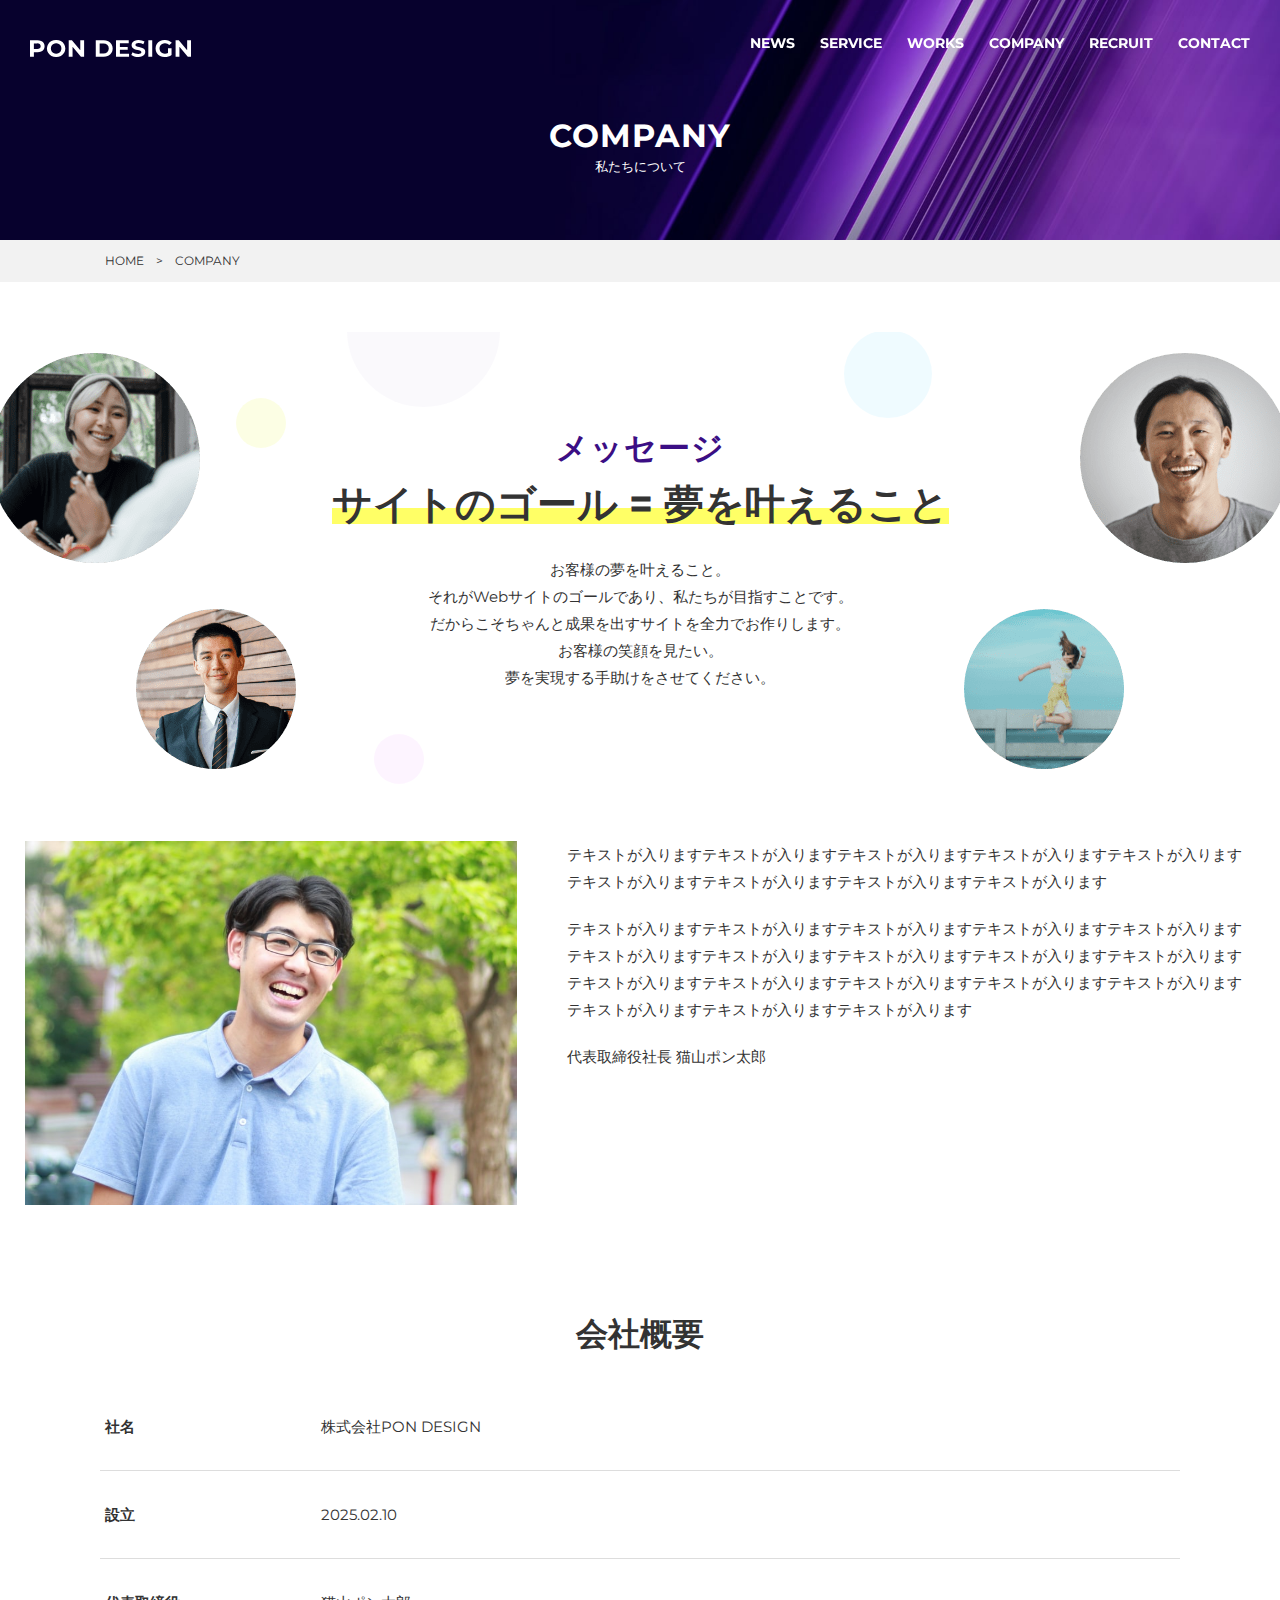
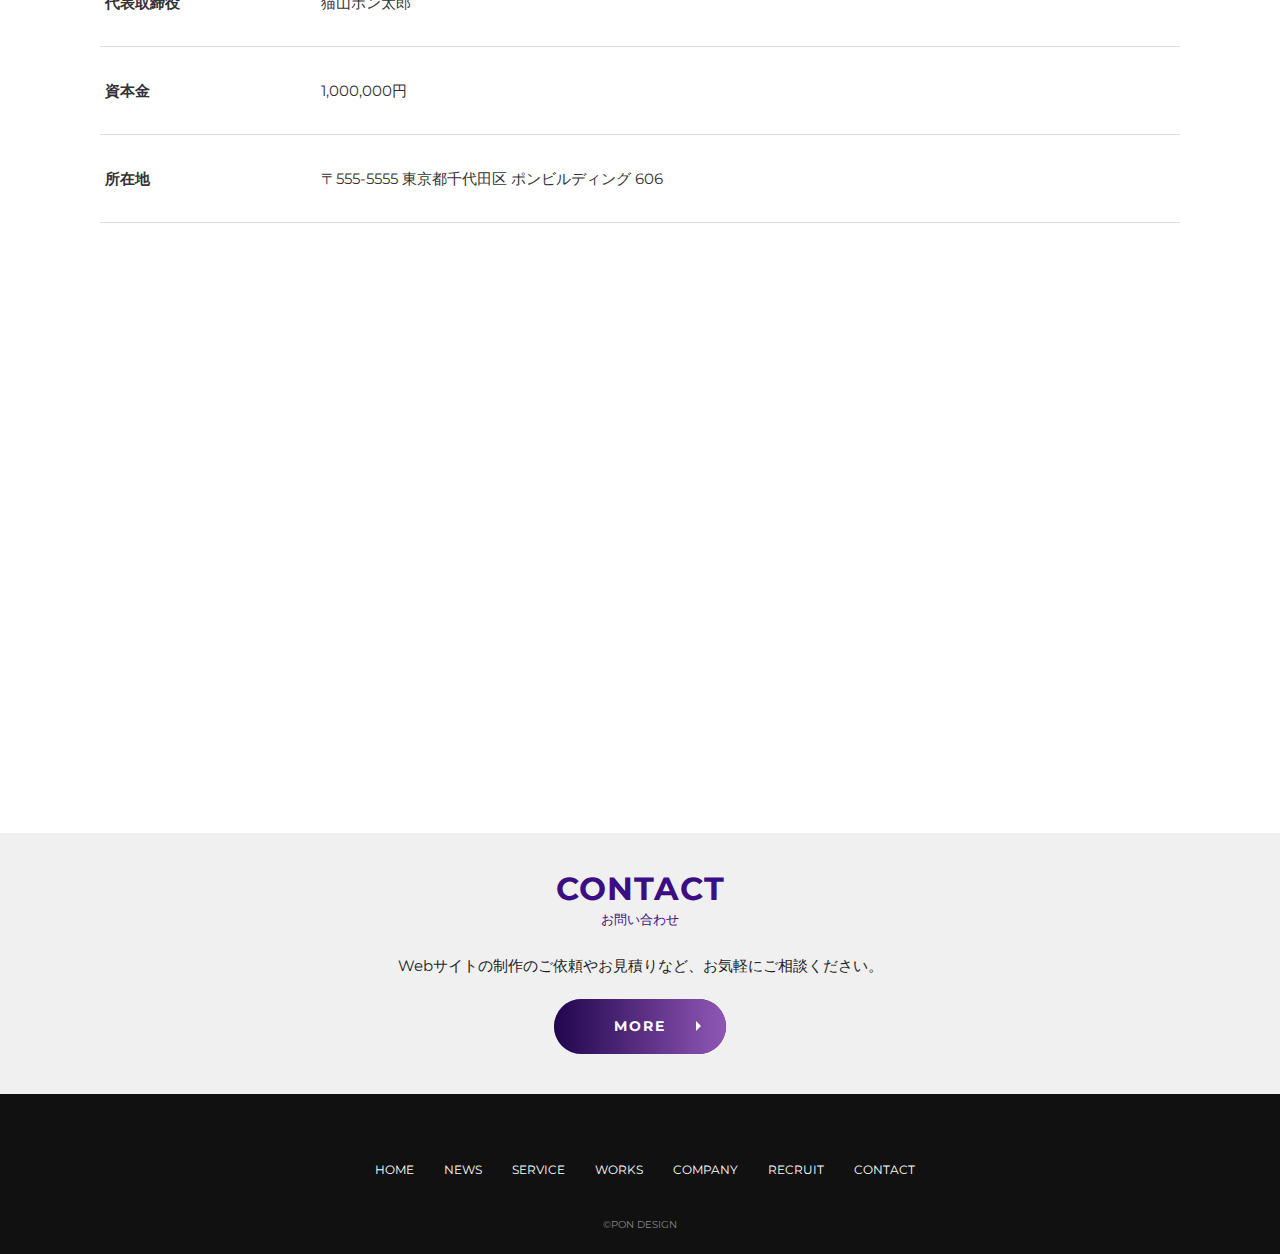
==== company.html @ c305c967 "create company page" ====
<!DOCTYPE html>
<html lang="ja">

<head>
  <meta charset="UTF-8">
  <meta http-equiv="X-UA-Compatible" content="IE=edge">
  <meta name="viewport" content="width=device-width, initial-scale=1.0">
  <title>Document</title>
  <link rel="preconnect" href="https://fonts.googleapis.com">
  <link rel="preconnect" href="https://fonts.gstatic.com" crossorigin>
  <link href="https://fonts.googleapis.com/css2?family=Montserrat:wght@400;700&display=swap" rel="stylesheet">
  <link rel="icon" type="image/x-icon" href="./img/favicon.ico">
  <link rel="stylesheet" href="scss/style.css">
  <link rel="stylesheet" href="https://use.fontawesome.com/releases/v5.15.4/css/all.css"
    integrity="sha384-DyZ88mC6Up2uqS4h/KRgHuoeGwBcD4Ng9SiP4dIRy0EXTlnuz47vAwmeGwVChigm" crossorigin="anonymous">
</head>

<body>

  <header class="flex">
    <h1><a href="./index.html"><img src="./img/logo.svg" alt="logo"></a></h1>

    <nav class="gnav show">
      <ul class="gnav_list flex">
        <li><a href="./news.html">NEWS</a></li>
        <li><a href="./service.html">SERVICE</a></li>
        <li><a href="./works.html">WORKS</a></li>
        <li><a href="./company.html">COMPANY</a></li>
        <li><a href="./recruit.html">RECRUIT</a></li>
        <li><a href="./contact.html">CONTACT</a></li>
      </ul>
    </nav>


    <nav class="gnavSP">
      <ul>
        <li><a href="./news.html">NEWS</a></li>
        <li><a href="./service.html">SERVICE</a></li>
        <li><a href="./works.html">WORKS</a></li>
        <li><a href="./company.html">COMPANY</a></li>
        <li><a href="./recruit.html">RECRUIT</a></li>
        <li><a href="./contact.html">CONTACT</a></li>
      </ul>
    </nav>

    <button type="button" id="js-btnMenu" class="btnMenu">
      <span class="btnMenu-line"></span>
    </button>

    <button id="scroll_top_btn"><i class="fas fa-arrow-up"></i></button>
  </header>

  <div class="sub_visual">
    <div class="category">
      <h3>COMPANY</h3>
      <span>私たちについて</span>
    </div>
  </div>

  <div class="topic_path">
    <p><a href="./index.html">HOME</a>&emsp;>&emsp;<a href="#">COMPANY</a>&emsp;</p>
  </div>

  <main id="company_page">
    <div id="company_message">
      <div id="company">
        <div class="wrapper_1110">
          <div class="category">
            <h3>メッセージ</h3>
          </div>
          <span class="company_theme">サイトのゴール = <br>夢を叶えること</span>
          <p>お客様の夢を叶えること。<br>
            それがWebサイトのゴールであり、私たちが目指すことです。<br>
            だからこそちゃんと成果を出すサイトを全力でお作りします。<br>
            お客様の笑顔を見たい。<br>
            夢を実現する手助けをさせてください。<br>
          </p>
        </div>
      </div>
    </div>
    <div id="ceo" class="flex wrapper_1260">
      <img src="./img/ceo.jpg" alt="">
      <div id="ceo_message">
        <p>
          テキストが入りますテキストが入りますテキストが入りますテキストが入りますテキストが入りますテキストが入りますテキストが入りますテキストが入りますテキストが入ります</p>
        <p>
          テキストが入りますテキストが入りますテキストが入りますテキストが入りますテキストが入りますテキストが入りますテキストが入りますテキストが入りますテキストが入りますテキストが入りますテキストが入りますテキストが入りますテキストが入りますテキストが入りますテキストが入りますテキストが入りますテキストが入りますテキストが入ります
        </p>
        <p>代表取締役社長 猫山ポン太郎</p>
      </div>
    </div>
    <div id="about_company" class="wrapper_1110">
      <h3>会社概要</h3>
      <dl class="flex">
        <dt>社名</dt>
        <dd>株式会社PON DESIGN</dd>
        <dt>設立</dt>
        <dd>2025.02.10</dd>
        <dt>代表取締役</dt>
        <dd>猫山ポン太郎</dd>
        <dt>資本金</dt>
        <dd>1,000,000円</dd>
        <dt>所在地</dt>
        <dd>〒555-5555 東京都千代田区 ポンビルディング 606</dd>
      </dl>
      <iframe src="https://www.google.com/maps/embed?pb=!1m18!1m12!1m3!1d6606.400451771556!2d139.76550877356968!3d35.681126659231325!2m3!1f0!2f0!3f0!3m2!1i1024!2i768!4f13.1!3m3!1m2!1s0x60188bfbd89f700b%3A0x277c49ba34ed38!2z5p2x5Lqs6aeF!5e0!3m2!1sja!2sjp!4v1632462094837!5m2!1sja!2sjp" width="600" height="450" style="border:0;" allowfullscreen="" loading="lazy"></iframe>
    </div>
  </main>


  <section id="contact">
    <div class="category">
      <h3>CONTACT</h3>
      <span>お問い合わせ</span>
      <p>Webサイトの制作のご依頼やお見積りなど、お気軽にご相談ください。</p>
      <button type="button" class="btn_primary"><a href="./contact.html">MORE</a></button>
    </div>
  </section>

  <footer>

    <ul class="footer_nav flex ">
      <li><a href="./index.html">HOME</a></li>
      <li><a href="./news.html">NEWS</a></li>
      <li><a href="./service.html">SERVICE</a></li>
      <li><a href="./works.html">WORKS</a></li>
      <li><a href="./company.html">COMPANY</a></li>
      <li><a href="./recruit.html">RECRUIT</a></li>
      <li><a href="./contact.html">CONTACT</a></li>
    </ul>
    <p>&copy;PON DESIGN</p>
  </footer>

  <script src="./js/main.js"></script>
</body>

</html>
---- scss/style.css ----
/*! destyle.css v2.0.2 | MIT License | https://github.com/nicolas-cusan/destyle.css */
/* Reset box-model and set borders */
/* ============================================ */
*,
::before,
::after {
  -webkit-box-sizing: border-box;
          box-sizing: border-box;
  border-style: solid;
  border-width: 0;
}

/* Document */
/* ============================================ */
/**
 * 1. Correct the line height in all browsers.
 * 2. Prevent adjustments of font size after orientation changes in iOS.
 * 3. Remove gray overlay on links for iOS.
 */
html {
  line-height: 1.15;
  /* 1 */
  -webkit-text-size-adjust: 100%;
  /* 2 */
  -webkit-tap-highlight-color: transparent;
  /* 3*/
}

/* Sections */
/* ============================================ */
/**
 * Remove the margin in all browsers.
 */
body {
  margin: 0;
}

/**
 * Render the `main` element consistently in IE.
 */
main {
  display: block;
}

/* Vertical rhythm */
/* ============================================ */
p,
table,
blockquote,
address,
pre,
iframe,
form,
figure,
dl {
  margin: 0;
}

/* Headings */
/* ============================================ */
h1,
h2,
h3,
h4,
h5,
h6 {
  font-size: inherit;
  line-height: inherit;
  font-weight: inherit;
  margin: 0;
}

/* Lists (enumeration) */
/* ============================================ */
ul,
ol {
  margin: 0;
  padding: 0;
  list-style: none;
}

/* Lists (definition) */
/* ============================================ */
dt {
  font-weight: bold;
}

dd {
  margin-left: 0;
}

/* Grouping content */
/* ============================================ */
/**
 * 1. Add the correct box sizing in Firefox.
 * 2. Show the overflow in Edge and IE.
 */
hr {
  -webkit-box-sizing: content-box;
          box-sizing: content-box;
  /* 1 */
  height: 0;
  /* 1 */
  overflow: visible;
  /* 2 */
  border-top-width: 1px;
  margin: 0;
  clear: both;
  color: inherit;
}

/**
 * 1. Correct the inheritance and scaling of font size in all browsers.
 * 2. Correct the odd `em` font sizing in all browsers.
 */
pre {
  font-family: monospace, monospace;
  /* 1 */
  font-size: inherit;
  /* 2 */
}

address {
  font-style: inherit;
}

/* Text-level semantics */
/* ============================================ */
/**
 * Remove the gray background on active links in IE 10.
 */
a {
  background-color: transparent;
  text-decoration: none;
  color: inherit;
}

/**
 * 1. Remove the bottom border in Chrome 57-
 * 2. Add the correct text decoration in Chrome, Edge, IE, Opera, and Safari.
 */
abbr[title] {
  text-decoration: underline;
  /* 2 */
  -webkit-text-decoration: underline dotted;
          text-decoration: underline dotted;
  /* 2 */
}

/**
 * Add the correct font weight in Chrome, Edge, and Safari.
 */
b,
strong {
  font-weight: bolder;
}

/**
 * 1. Correct the inheritance and scaling of font size in all browsers.
 * 2. Correct the odd `em` font sizing in all browsers.
 */
code,
kbd,
samp {
  font-family: monospace, monospace;
  /* 1 */
  font-size: inherit;
  /* 2 */
}

/**
 * Add the correct font size in all browsers.
 */
small {
  font-size: 80%;
}

/**
 * Prevent `sub` and `sup` elements from affecting the line height in
 * all browsers.
 */
sub,
sup {
  font-size: 75%;
  line-height: 0;
  position: relative;
  vertical-align: baseline;
}

sub {
  bottom: -0.25em;
}

sup {
  top: -0.5em;
}

/* Embedded content */
/* ============================================ */
/**
 * Prevent vertical alignment issues.
 */
img,
embed,
object,
iframe {
  vertical-align: bottom;
}

/* Forms */
/* ============================================ */
/**
 * Reset form fields to make them styleable
 */
button,
input,
optgroup,
select,
textarea {
  -webkit-appearance: none;
  -moz-appearance: none;
       appearance: none;
  vertical-align: middle;
  color: inherit;
  font: inherit;
  background: transparent;
  padding: 0;
  margin: 0;
  outline: 0;
  border-radius: 0;
  text-align: inherit;
}

/**
 * Reset radio and checkbox appearance to preserve their look in iOS.
 */
[type="checkbox"] {
  -webkit-appearance: checkbox;
  -moz-appearance: checkbox;
       appearance: checkbox;
}

[type="radio"] {
  -webkit-appearance: radio;
  -moz-appearance: radio;
       appearance: radio;
}

/**
 * Show the overflow in IE.
 * 1. Show the overflow in Edge.
 */
button,
input {
  /* 1 */
  overflow: visible;
}

/**
 * Remove the inheritance of text transform in Edge, Firefox, and IE.
 * 1. Remove the inheritance of text transform in Firefox.
 */
button,
select {
  /* 1 */
  text-transform: none;
}

/**
 * Correct the inability to style clickable types in iOS and Safari.
 */
button,
[type="button"],
[type="reset"],
[type="submit"] {
  cursor: pointer;
  -webkit-appearance: none;
  -moz-appearance: none;
       appearance: none;
}

button[disabled],
[type="button"][disabled],
[type="reset"][disabled],
[type="submit"][disabled] {
  cursor: default;
}

/**
 * Remove the inner border and padding in Firefox.
 */
button::-moz-focus-inner,
[type="button"]::-moz-focus-inner,
[type="reset"]::-moz-focus-inner,
[type="submit"]::-moz-focus-inner {
  border-style: none;
  padding: 0;
}

/**
 * Restore the focus styles unset by the previous rule.
 */
button:-moz-focusring,
[type="button"]:-moz-focusring,
[type="reset"]:-moz-focusring,
[type="submit"]:-moz-focusring {
  outline: 1px dotted ButtonText;
}

/**
 * Remove arrow in IE10 & IE11
 */
select::-ms-expand {
  display: none;
}

/**
 * Remove padding
 */
option {
  padding: 0;
}

/**
 * Reset to invisible
 */
fieldset {
  margin: 0;
  padding: 0;
  min-width: 0;
}

/**
 * 1. Correct the text wrapping in Edge and IE.
 * 2. Correct the color inheritance from `fieldset` elements in IE.
 * 3. Remove the padding so developers are not caught out when they zero out
 *    `fieldset` elements in all browsers.
 */
legend {
  color: inherit;
  /* 2 */
  display: table;
  /* 1 */
  max-width: 100%;
  /* 1 */
  padding: 0;
  /* 3 */
  white-space: normal;
  /* 1 */
}

/**
 * Add the correct vertical alignment in Chrome, Firefox, and Opera.
 */
progress {
  vertical-align: baseline;
}

/**
 * Remove the default vertical scrollbar in IE 10+.
 */
textarea {
  overflow: auto;
}

/**
 * Correct the cursor style of increment and decrement buttons in Chrome.
 */
[type="number"]::-webkit-inner-spin-button,
[type="number"]::-webkit-outer-spin-button {
  height: auto;
}

/**
 * 1. Correct the outline style in Safari.
 */
[type="search"] {
  outline-offset: -2px;
  /* 1 */
}

/**
 * Remove the inner padding in Chrome and Safari on macOS.
 */
[type="search"]::-webkit-search-decoration {
  -webkit-appearance: none;
}

/**
 * 1. Correct the inability to style clickable types in iOS and Safari.
 * 2. Change font properties to `inherit` in Safari.
 */
::-webkit-file-upload-button {
  -webkit-appearance: button;
  /* 1 */
  font: inherit;
  /* 2 */
}

/**
 * Clickable labels
 */
label[for] {
  cursor: pointer;
}

/* Interactive */
/* ============================================ */
/*
 * Add the correct display in Edge, IE 10+, and Firefox.
 */
details {
  display: block;
}

/*
 * Add the correct display in all browsers.
 */
summary {
  display: list-item;
}

/*
 * Remove outline for editable content.
 */
[contenteditable] {
  outline: none;
}

/* Table */
/* ============================================ */
table {
  border-collapse: collapse;
  border-spacing: 0;
}

caption {
  text-align: left;
}

td,
th {
  vertical-align: top;
  padding: 0;
}

th {
  text-align: left;
  font-weight: bold;
}

/* Misc */
/* ============================================ */
/**
 * Add the correct display in IE 10+.
 */
template {
  display: none;
}

/**
 * Add the correct display in IE 10.
 */
[hidden] {
  display: none;
}

html {
  font-size: 62.5%;
}

body {
  font-size: 1.5rem;
  line-height: 1.8;
  font-family: "Montserrat", Arial, "Hiragino Kaku Gothic ProN", "Hiragino Sans", Meiryo, sans-serif;
  color: #333;
}

h1,
h2,
h3,
h4,
h5,
h6 {
  font-weight: bold;
}

a {
  display: inline-block;
}

img {
  max-width: 100%;
}

.wrapper_1260 {
  padding: 0 15px;
  max-width: 1260px;
  margin: 50px auto;
  text-align: center;
}

.wrapper_1110 {
  padding: 0 15px;
  max-width: 1110px;
  margin: 50px auto;
  text-align: center;
}

.wrapper_920 {
  padding: 0 15px;
  max-width: 920px;
  margin: 50px auto;
  text-align: center;
}

.flex {
  display: -webkit-box;
  display: -ms-flexbox;
  display: flex;
  -webkit-box-pack: justify;
      -ms-flex-pack: justify;
          justify-content: space-between;
  -webkit-box-align: center;
      -ms-flex-align: center;
          align-items: center;
}

.centering_flex {
  display: -webkit-box;
  display: -ms-flexbox;
  display: flex;
  -webkit-box-pack: center;
      -ms-flex-pack: center;
          justify-content: center;
  -webkit-box-align: center;
      -ms-flex-align: center;
          align-items: center;
}

header {
  color: white;
  width: 100%;
  font-weight: bold;
  padding: 30px 30px;
  position: fixed;
  top: 0px;
  z-index: 2;
  -webkit-transition: all 0.3s ease;
  transition: all 0.3s ease;
}

header.is_fixed {
  position: fixed;
  top: 0;
  left: 0;
  padding: 20px 30px;
  background-color: #21054d;
}

header .gnav_list li {
  font-size: 1.2rem;
  display: inline-block;
  padding-left: 25px;
}

header .gnav_list li a {
  position: relative;
  font-size: 1.4rem;
}

header .gnav_list li a::after {
  content: "";
  height: 1px;
  width: 0;
  position: absolute;
  left: 0;
  bottom: -5px;
  background-color: white;
  -webkit-transition: all 0.3s ease;
  transition: all 0.3s ease;
}

header .gnav_list li a:hover::after {
  width: 100%;
}

header .gnavSP {
  display: none;
}

header .btnMenu {
  display: none;
}

header #scroll_top_btn {
  position: fixed;
  right: 50px;
  bottom: 50px;
  z-index: 1;
  width: 50px;
  height: 50px;
  text-align: center;
  border-radius: 50px;
  background-color: #3b0e84;
  -webkit-transition: all 0.4s ease;
  transition: all 0.4s ease;
  opacity: 0;
}

@media screen and (max-width: 768px) {
  header {
    position: fixed;
    padding: 15px 20px;
  }
  header.is_fixed {
    background-color: #21054d;
    padding: 15px 20px;
  }
  header img {
    width: 120px;
    display: -webkit-box;
    display: -ms-flexbox;
    display: flex;
    -webkit-box-align: center;
        -ms-flex-align: center;
            align-items: center;
  }
  header .gnav {
    display: none;
  }
  header .gnavSP {
    position: fixed;
    top: 0;
    left: 0;
    display: -webkit-box;
    display: -ms-flexbox;
    display: flex;
    -webkit-box-orient: vertical;
    -webkit-box-direction: normal;
        -ms-flex-direction: column;
            flex-direction: column;
    visibility: hidden;
    -webkit-box-align: center;
        -ms-flex-align: center;
            align-items: center;
    -webkit-box-pack: center;
        -ms-flex-pack: center;
            justify-content: center;
    width: 100%;
    height: 100%;
    -webkit-transition: all 0.3s ease;
    transition: all 0.3s ease;
    opacity: 0;
    background: linear-gradient(135deg, #9057b6, #21054d);
    text-align: center;
    z-index: 2;
  }
  header .gnavSP li:not(:last-child) {
    margin-bottom: 25px;
  }
  header .show {
    visibility: visible;
    opacity: 1;
  }
  header .btnMenu {
    position: relative;
    display: inline-block;
    width: 30px;
    height: 30px;
    text-align: center;
    z-index: 3;
  }
  header .btnMenu-line {
    position: relative;
    display: block;
    width: 30px;
    height: 2px;
    -webkit-transition: all .3s;
    transition: all .3s;
    border-radius: 4px;
    background-color: #fff;
  }
  header .btnMenu-line::before,
  header .btnMenu-line::after {
    position: absolute;
    display: block;
    width: 100%;
    height: 100%;
    content: "";
    -webkit-transition: inherit;
    transition: inherit;
    border-radius: 4px;
    background-color: inherit;
  }
  header .btnMenu-line::before {
    top: -8px;
  }
  header .btnMenu-line::after {
    top: 8px;
  }
  header .btnMenu.active .btnMenu-line {
    background-color: transparent;
  }
  header .btnMenu.active .btnMenu-line::before,
  header .btnMenu.active .btnMenu-line::after {
    top: 0;
    background-color: #fff;
  }
  header .btnMenu.active .btnMenu-line::before {
    -webkit-transform: rotate(45deg);
            transform: rotate(45deg);
  }
  header .btnMenu.active .btnMenu-line::after {
    -webkit-transform: rotate(-45deg);
            transform: rotate(-45deg);
  }
  header #scroll_top_btn {
    right: 20px;
    bottom: 20px;
  }
}

footer {
  background: #111;
  color: #fff;
  text-align: center;
}

footer .footer_nav {
  margin: 0 auto;
  padding: 60px 20px 30px;
  max-width: 600px;
}

footer .footer_nav li {
  margin: 0 10px;
  padding: 5px;
  font-size: 1.2rem;
}

footer p {
  font-size: 1rem;
  color: #888;
  padding-bottom: 20px;
}

@media screen and (max-width: 768px) {
  footer .flex {
    -ms-flex-wrap: wrap;
        flex-wrap: wrap;
    margin: 0;
    width: 100%;
    -webkit-box-pack: start;
        -ms-flex-pack: start;
            justify-content: flex-start;
  }
}

.btn_transparent {
  color: white;
  font-size: 1.4rem;
  font-weight: bold;
  border-radius: 30px;
  border: 1px solid white;
  position: relative;
  letter-spacing: 0.2rem;
  -webkit-transition: all 0.3s ease;
  transition: all 0.3s ease;
}

.btn_transparent:hover {
  opacity: 0.8;
}

.btn_transparent a {
  padding: 15px 60px;
  display: block;
}

.btn_transparent::after {
  content: "";
  height: 10px;
  width: 10px;
  position: absolute;
  right: 20px;
  top: 22px;
  border: 5px solid transparent;
  border-left: 5px solid white;
  -webkit-transition: all 0.3s ease;
  transition: all 0.3s ease;
}

.btn_transparent:hover::after {
  -webkit-transform: translateX(5px);
          transform: translateX(5px);
}

.btn_primary {
  color: white;
  font-size: 1.4rem;
  font-weight: bold;
  border-radius: 30px;
  position: relative;
  letter-spacing: 0.2rem;
  -webkit-transition: all 0.3s ease;
  transition: all 0.3s ease;
  background: -webkit-gradient(linear, left top, right top, from(#9057b6), to(#21054d));
  background: linear-gradient(90deg, #9057b6, #21054d);
}

.btn_primary::before {
  content: "";
  position: absolute;
  top: 0;
  left: 0;
  border-radius: 30px;
  width: 100%;
  height: 100%;
  background: -webkit-gradient(linear, right top, left top, from(#9057b6), to(#21054d));
  background: linear-gradient(-90deg, #9057b6, #21054d);
  opacity: 1;
  -webkit-transition: all 0.3s ease;
  transition: all 0.3s ease;
}

.btn_primary:hover::before {
  opacity: 0;
}

.btn_primary a {
  padding: 15px 60px;
  display: block;
  position: relative;
}

.btn_primary::after {
  content: "";
  height: 10px;
  width: 10px;
  position: absolute;
  right: 20px;
  top: 22px;
  border: 5px solid transparent;
  border-left: 5px solid white;
  -webkit-transition: all 0.3s ease;
  transition: all 0.3s ease;
}

.btn_primary:hover::after {
  -webkit-transform: translateX(5px);
          transform: translateX(5px);
}

.category {
  color: #3b0e84;
  margin-bottom: 20px;
}

.category h3 {
  font-size: 3.2rem;
  letter-spacing: 0.1rem;
  line-height: 1;
}

.category span {
  font-size: 1.3rem;
}

.category p {
  color: #222;
}

@media screen and (max-width: 768px) {
  .category {
    display: -webkit-box;
    display: -ms-flexbox;
    display: flex;
    -webkit-box-orient: vertical;
    -webkit-box-direction: normal;
        -ms-flex-direction: column;
            flex-direction: column;
    -webkit-box-align: center;
        -ms-flex-align: center;
            align-items: center;
  }
  .category h3 {
    font-size: 30px;
  }
  .category p {
    font-size: 13px;
  }
}

#main_visual {
  background-image: url(../img/hero.jpg);
  background-repeat: no-repeat;
  background-position: center center;
  background-size: cover;
  height: 100vh;
  color: #fff;
  text-align: center;
}

#main_visual h2 {
  font-size: 7.2rem;
  line-height: 1;
  margin-bottom: 30px;
}

#main_visual p {
  font-size: 2.4rem;
  margin-bottom: 50px;
  letter-spacing: 0.3rem;
}

#main_visual p br {
  display: none;
}

@media screen and (max-width: 768px) {
  #main_visual {
    padding: 0 30px;
    text-align: left;
  }
  #main_visual h2 {
    font-size: 4.8rem;
    line-height: 1;
    margin-bottom: 30px;
  }
  #main_visual p {
    font-size: 1.6rem;
    margin-bottom: 30px;
    letter-spacing: 0.3rem;
  }
  #main_visual p br {
    display: inline-block;
  }
}

.sub_visual {
  background-image: url(../img/hero.jpg);
  background-repeat: no-repeat;
  background-position: center center;
  background-size: cover;
  height: 240px;
  text-align: center;
}

.sub_visual .category {
  color: white;
  position: relative;
  top: 50%;
}

.topic_path {
  background: #f2f2f2;
  text-align-last: left;
}

.topic_path p {
  margin: 0 auto;
  max-width: 1110px;
  padding: 10px 20px;
  font-size: 1.2rem;
}

.topic_path p a:hover {
  text-decoration: underline;
}

.scrolldown1 {
  position: absolute;
  right: 30px;
  bottom: 80px;
}

.scrolldown1 span {
  -webkit-writing-mode: vertical-rl;
      -ms-writing-mode: tb-rl;
          writing-mode: vertical-rl;
  position: absolute;
  left: -7px;
  top: -60px;
  color: #eee;
  font-size: 0.7rem;
  letter-spacing: 0.3em;
}

.scrolldown1::after {
  content: "";
  position: absolute;
  top: 100px;
  width: 1px;
  height: 0;
  background: #eee;
  -webkit-animation: pathmove 1.5s ease-in-out infinite;
          animation: pathmove 1.5s ease-in-out infinite;
}

@-webkit-keyframes pathmove {
  0% {
    height: 0;
    top: 0;
  }
  20% {
    height: 100px;
    top: 0;
  }
  40% {
    height: 100px;
    top: 0px;
  }
  60% {
    height: 0;
    top: 100px;
  }
  100% {
    height: 0;
    top: 100px;
  }
}

@keyframes pathmove {
  0% {
    height: 0;
    top: 0;
  }
  20% {
    height: 100px;
    top: 0;
  }
  40% {
    height: 100px;
    top: 0px;
  }
  60% {
    height: 0;
    top: 100px;
  }
  100% {
    height: 0;
    top: 100px;
  }
}

.slide_wrapper {
  position: relative;
}

.slide_wrapper #slide_img {
  background-image: url("../../img/works/smoothiesta.jpg");
  max-width: 100%;
  height: 100%;
  background-repeat: no-repeat;
  background-size: cover;
  -webkit-transition: all 1s ease-in;
  transition: all 1s ease-in;
}

.slide_wrapper #slide_img:before {
  content: "";
  display: block;
  padding-top: 68%;
}

.slide_wrapper .btns {
  position: absolute;
  top: 0;
  left: 0;
  bottom: 30px;
  right: 0;
}

.slide_wrapper .btns #prev {
  position: absolute;
  top: 50%;
  left: 10px;
  color: #21054d;
  width: 15px;
  height: 15px;
  -webkit-transform: rotate(45deg);
          transform: rotate(45deg);
  border-bottom: solid 5px #21054d;
  border-left: solid 5px #21054d;
}

.slide_wrapper .btns #next {
  position: absolute;
  top: 50%;
  right: 10px;
  color: #21054d;
  width: 15px;
  height: 15px;
  -webkit-transform: rotate(-135deg);
          transform: rotate(-135deg);
  border-bottom: solid 5px #21054d;
  border-left: solid 5px #21054d;
}

.slide_wrapper .dots {
  text-align: right;
}

.slide_wrapper .dots .dot {
  color: #aaa;
  padding: 1px;
  margin-left: 1px;
  font-size: 1.8rem;
}

.slide_wrapper .dots .dot.selected {
  color: #21054d;
}

.slide_wrapper .dots .dot:hover {
  cursor: pointer;
}

/*----------------------------------
contact
----------------------------------*/
#contact {
  background: #f0f0f0;
  text-align: center;
  margin-top: 100px;
}

#contact .category {
  padding: 40px 0;
  margin-bottom: 0;
}

#contact .category p {
  padding: 20px 0;
}

/*----------------------------------
 news
----------------------------------*/
#news {
  -webkit-box-pack: center;
      -ms-flex-pack: center;
          justify-content: center;
  -webkit-box-align: start;
      -ms-flex-align: start;
          align-items: flex-start;
  text-align: left;
}

#news ul {
  margin-left: 50px;
  font-size: 1.5rem;
}

#news ul li {
  -webkit-box-pack: start;
      -ms-flex-pack: start;
          justify-content: flex-start;
  -webkit-box-align: start;
      -ms-flex-align: start;
          align-items: start;
  margin-bottom: 20px;
}

#news ul li .news_data:first-child {
  white-space: nowrap;
  min-width: 195px;
}

#news ul li .news_data:first-child time {
  display: inline-block;
  width: 80px;
}

#news ul li .news_data:first-child .news_category {
  display: inline-block;
  margin: 0 16px;
  padding: 2px;
  background: #ddd;
  border: none;
  border-radius: 20px;
  width: 80px;
  font-size: 12px;
  font-weight: bold;
}

#news ul li a:hover {
  text-decoration: underline;
}

@media screen and (max-width: 768px) {
  #news {
    -webkit-box-orient: vertical;
    -webkit-box-direction: normal;
        -ms-flex-direction: column;
            flex-direction: column;
    -webkit-box-align: center;
        -ms-flex-align: center;
            align-items: center;
  }
  #news ul {
    -ms-flex-item-align: start;
        -ms-grid-row-align: start;
        align-self: start;
    margin-left: 0;
  }
  #news ul li {
    display: -webkit-box;
    display: -ms-flexbox;
    display: flex;
    -webkit-box-orient: vertical;
    -webkit-box-direction: normal;
        -ms-flex-direction: column;
            flex-direction: column;
  }
  #news ul li .news_data {
    margin-bottom: 8px;
  }
}

/*----------------------------------
service
----------------------------------*/
#service #service_items {
  -ms-flex-wrap: wrap;
      flex-wrap: wrap;
  -webkit-box-pack: start;
      -ms-flex-pack: start;
          justify-content: flex-start;
  -webkit-box-align: start;
      -ms-flex-align: start;
          align-items: start;
}

#service #service_items .service_item {
  -webkit-box-flex: 0;
      -ms-flex: 0 1 31.5%;
          flex: 0 1 31.5%;
  margin: 10px 10px 20px;
}

#service #service_items .service_item h4 {
  font-size: 1.8rem;
  margin: 8px;
}

#service #service_items .service_item p {
  text-align-last: left;
}

@media screen and (max-width: 768px) {
  #service #service_items {
    -webkit-box-orient: vertical;
    -webkit-box-direction: normal;
        -ms-flex-direction: column;
            flex-direction: column;
  }
}

/*----------------------------------
 works
----------------------------------*/
#works {
  background: -webkit-gradient(linear, left top, right top, color-stop(40%, white), color-stop(40%, #f0f0f0));
  background: linear-gradient(90deg, white 40%, #f0f0f0 40%);
  margin: 140px 0 50px;
}

#works h3 {
  font-size: 36px;
}

#works span {
  font-size: 13px;
}

#works p {
  padding: 20px;
}

#works .flex {
  padding: 60px 10px;
}

#works .flex .slide_wrapper {
  width: 60%;
}

#works .flex .category {
  width: 40%;
}

@media screen and (max-width: 768px) {
  #works {
    background: -webkit-gradient(linear, left top, left bottom, from(white), color-stop(40%, white), color-stop(40%, #ececec), to(#ececec));
    background: linear-gradient(180deg, white 0%, white 40%, #ececec 40%, #ececec 100%);
  }
  #works .flex {
    -webkit-box-orient: vertical;
    -webkit-box-direction: normal;
        -ms-flex-direction: column;
            flex-direction: column;
  }
  #works .flex h3 {
    font-size: 3rem;
    margin-top: 20px;
  }
  #works .flex span {
    font-size: 13px;
  }
  #works .flex {
    padding: 60px 10px;
  }
  #works .flex .slide_wrapper {
    width: 100%;
  }
  #works .flex .category {
    width: 100%;
  }
}

/*----------------------------------
 company
----------------------------------*/
#company {
  background-image: url(../../img/bg-circle.png), url(../../img/bg-face.png);
  background-position: center center;
  background-repeat: no-repeat;
}

#company .wrapper_1110 {
  padding: 100px 0;
}

#company .wrapper_1110 .company_theme {
  font-size: 4rem;
  font-weight: bold;
  line-height: 1;
  background: -webkit-gradient(linear, left top, left bottom, color-stop(60%, transparent), color-stop(60%, #ff6));
  background: linear-gradient(transparent 60%, #ff6 60%);
  display: inline-block;
}

#company .wrapper_1110 .company_theme br {
  display: none;
}

#company .wrapper_1110 p {
  margin-top: 30px;
}

#company .wrapper_1110 button {
  margin: 40px;
}

@media screen and (max-width: 768px) {
  #company .wrapper_1110 .company_theme {
    display: inline;
    font-size: 3.2rem;
    line-height: 1.7;
  }
  #company .wrapper_1110 .company_theme br {
    display: inline;
  }
}

/*----------------------------------
 recruit
----------------------------------*/
#recruit .flex {
  -webkit-box-align: stretch;
      -ms-flex-align: stretch;
          align-items: stretch;
}

#recruit .flex .category {
  width: 40%;
  background-color: #f0f0f0;
  margin-bottom: 0;
}

#recruit .flex .category p {
  margin: 20px 0;
}

#recruit .flex img {
  width: 60%;
}

@media screen and (max-width: 768px) {
  #recruit .flex {
    -webkit-box-orient: vertical;
    -webkit-box-direction: reverse;
        -ms-flex-direction: column-reverse;
            flex-direction: column-reverse;
  }
  #recruit .flex .category {
    width: 100%;
    padding: 50px 0;
  }
  #recruit .flex .category button {
    margin-top: 20px;
  }
  #recruit .flex img {
    width: 100%;
    height: 130px;
    -o-object-fit: cover;
       object-fit: cover;
    -o-object-position: 50% 10%;
       object-position: 50% 10%;
  }
}

/*----------------------------------
contact
----------------------------------*/
#news_list {
  -webkit-box-pack: center;
      -ms-flex-pack: center;
          justify-content: center;
  -webkit-box-align: start;
      -ms-flex-align: start;
          align-items: flex-start;
  text-align-last: left;
}

#news_list ul {
  font-size: 1.5rem;
}

#news_list ul li {
  -webkit-box-pack: start;
      -ms-flex-pack: start;
          justify-content: flex-start;
  -webkit-box-align: start;
      -ms-flex-align: start;
          align-items: start;
  margin-bottom: 20px;
}

#news_list ul li .news_data:first-child {
  white-space: nowrap;
  min-width: 195px;
}

#news_list ul li .news_data:first-child time {
  display: inline-block;
  width: 80px;
}

#news_list ul li .news_data:first-child .news_category {
  display: inline-block;
  margin: 0 16px;
  padding: 2px;
  background: #ddd;
  border: none;
  border-radius: 20px;
  width: 80px;
  font-size: 12px;
  font-weight: bold;
}

#news_list ul li a:hover {
  text-decoration: underline;
}

#news_list .news_btns {
  margin: 20px;
  -webkit-box-pack: center;
      -ms-flex-pack: center;
          justify-content: center;
}

#news_list .news_btns .news_btn {
  background: linear-gradient(-45deg, #21054d, #9057b6);
  color: white;
  width: 40px;
  height: 40px;
  border-radius: 40px;
  margin: 5px;
  font-weight: bold;
}

#news_list .news_btns .news_btn:first-of-type {
  background: #f0f0f0;
  color: #3b0e84;
}

@media screen and (max-width: 768px) {
  #news_list {
    -webkit-box-orient: vertical;
    -webkit-box-direction: normal;
        -ms-flex-direction: column;
            flex-direction: column;
    -webkit-box-align: center;
        -ms-flex-align: center;
            align-items: center;
  }
  #news_list ul {
    -ms-flex-item-align: start;
        -ms-grid-row-align: start;
        align-self: start;
    margin-left: 0;
  }
  #news_list ul li {
    display: -webkit-box;
    display: -ms-flexbox;
    display: flex;
    -webkit-box-orient: vertical;
    -webkit-box-direction: normal;
        -ms-flex-direction: column;
            flex-direction: column;
  }
  #news_list ul li .news_data {
    margin-bottom: 8px;
  }
}

#service_page .flex + .flex {
  margin-top: 60px;
}

#service_page .flex {
  text-align: left;
}

#service_page .flex img {
  margin-right: 50px;
  width: 40%;
}

#service_page .flex h4 {
  font-size: 2.4rem;
  margin: 10px 0;
}

@media screen and (max-width: 768px) {
  #service_page .flex {
    -webkit-box-orient: vertical;
    -webkit-box-direction: normal;
        -ms-flex-direction: column;
            flex-direction: column;
  }
  #service_page .flex img {
    width: 100%;
    margin: 0;
  }
  #service_page .flex h4 {
    font-size: 1.8rem;
    text-align: center;
  }
  #service_page .flex p {
    font-size: 1.4rem;
  }
}

#works_page #service_items {
  -ms-flex-wrap: wrap;
      flex-wrap: wrap;
  -webkit-box-pack: start;
      -ms-flex-pack: start;
          justify-content: flex-start;
  -webkit-box-align: start;
      -ms-flex-align: start;
          align-items: start;
}

#works_page #service_items .service_item {
  -webkit-box-flex: 0;
      -ms-flex: 0 1 30%;
          flex: 0 1 30%;
  margin: 10px 15px 20px;
}

#works_page #service_items .service_item img {
  -webkit-box-shadow: 0 0 15px #d1d0d0;
          box-shadow: 0 0 15px #d1d0d0;
}

#works_page #service_items .service_item h4 {
  font-size: 1.8rem;
  margin: 8px;
}

#works_page #service_items .service_item p {
  text-align-last: left;
}

#works_page #service_items .service_item a {
  font-weight: normal;
  font-size: 1.6rem;
}

#works_page #service_items .service_item a:hover {
  text-decoration: underline;
}

@media screen and (max-width: 768px) {
  #service_items {
    -webkit-box-orient: vertical;
    -webkit-box-direction: normal;
        -ms-flex-direction: column;
            flex-direction: column;
  }
}

#company_page #company_message .wrapper_1110 {
  padding: 100px;
}

#company_page #ceo img {
  width: 40%;
  margin-right: 50px;
}

#company_page #ceo #ceo_message {
  -ms-flex-item-align: start;
      align-self: flex-start;
}

#company_page #ceo #ceo_message p {
  margin-bottom: 20px;
  text-align: left;
}

#company_page #about_company {
  margin-top: 100px;
}

#company_page #about_company h3 {
  font-size: 3.2rem;
}

#company_page #about_company dl {
  margin-top: 20px;
  margin-bottom: 60px;
  -ms-flex-wrap: wrap;
      flex-wrap: wrap;
  text-align: left;
}

#company_page #about_company dl dt {
  width: 20%;
}

#company_page #about_company dl dd {
  width: 80%;
}

#company_page #about_company dl dt,
#company_page #about_company dl dd {
  padding: 30px 5px;
  border-bottom: 1px solid #ddd;
}

#company_page #about_company iframe {
  width: 100%;
}

@media screen and (max-width: 768px) {
  #company_page #ceo {
    -webkit-box-orient: vertical;
    -webkit-box-direction: normal;
        -ms-flex-direction: column;
            flex-direction: column;
  }
  #company_page #ceo img {
    width: 100%;
    margin-right: 0;
  }
  #company_page #ceo #ceo_message > p {
    margin: 20px 0;
  }
  #company_page #about_company {
    -webkit-box-orient: vertical;
    -webkit-box-direction: normal;
        -ms-flex-direction: column;
            flex-direction: column;
  }
  #company_page #about_company h3 {
    font-size: 2.4rem;
  }
  #company_page #about_company dl dt {
    width: 100%;
    padding: 20px 5px 5px;
    border: none;
  }
  #company_page #about_company dl dd {
    width: 100%;
    padding: 0 5px 20px;
    border-bottom: 1px solid #ddd;
  }
}
/*# sourceMappingURL=style.css.map */
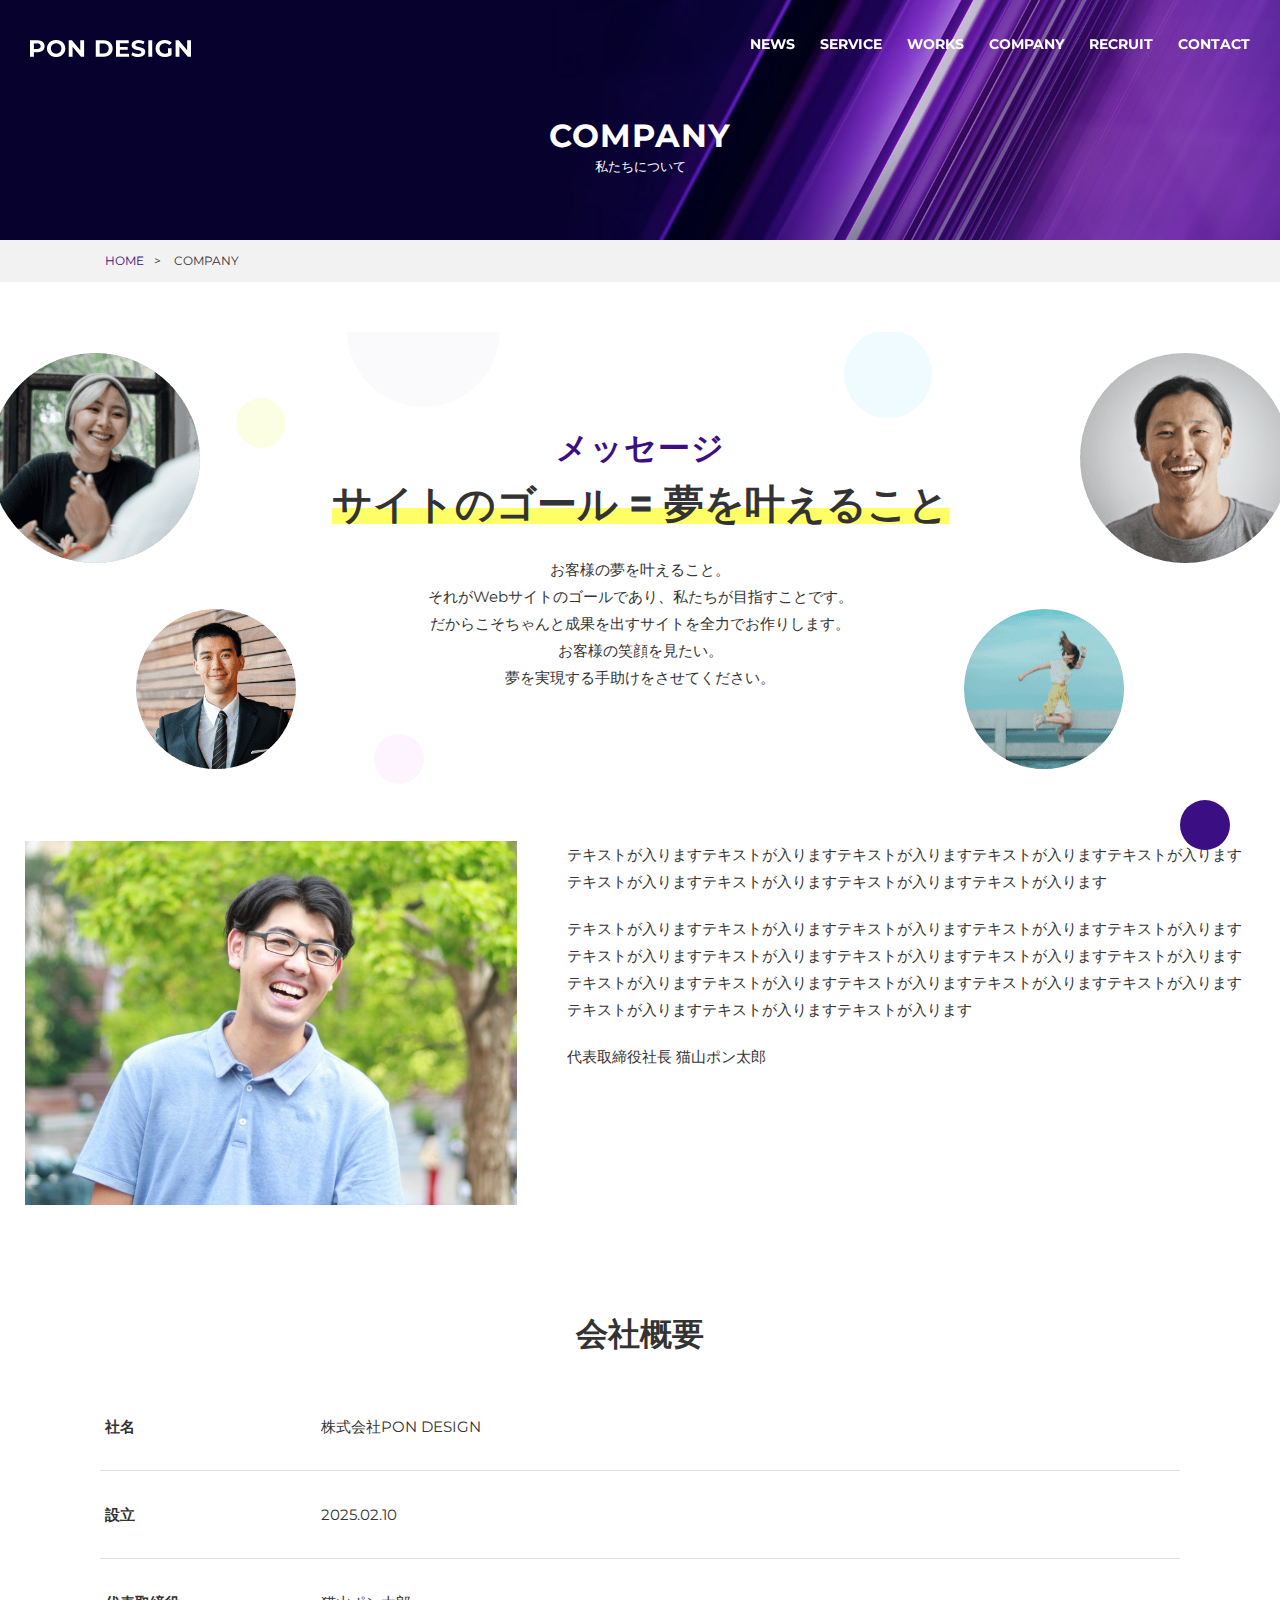
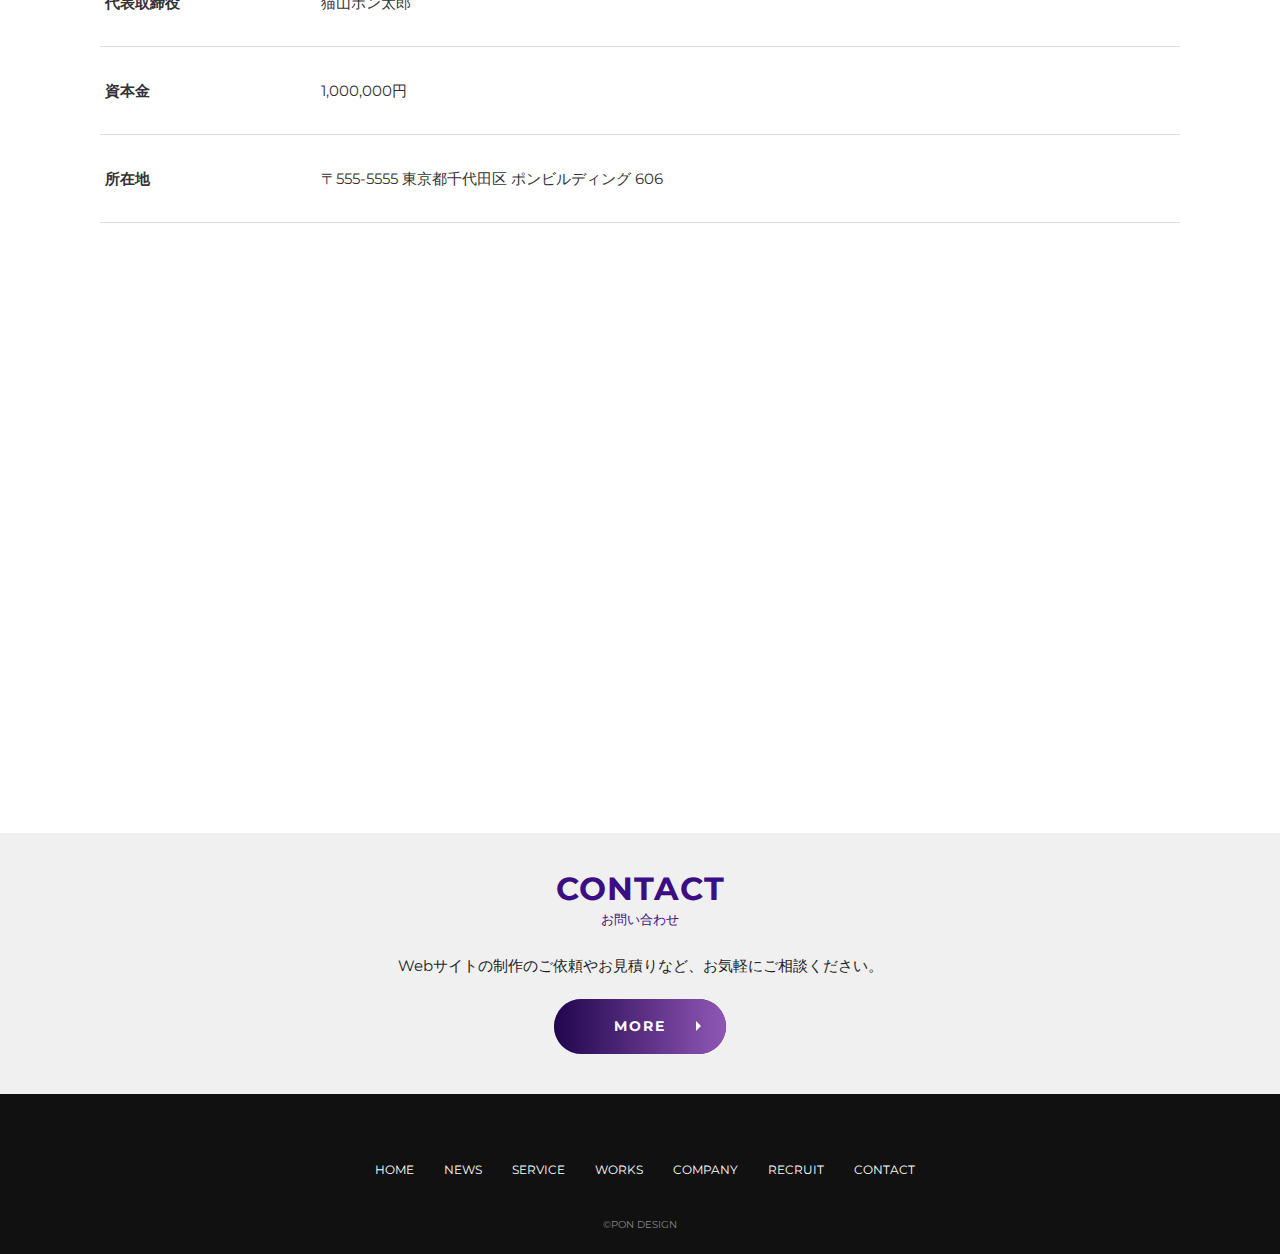
==== commit d71b389e: "create article page and add page titles" ====
--- a/company.html
+++ b/company.html
@@ -5,7 +5,7 @@
   <meta charset="UTF-8">
   <meta http-equiv="X-UA-Compatible" content="IE=edge">
   <meta name="viewport" content="width=device-width, initial-scale=1.0">
-  <title>Document</title>
+  <title>*Copy* OCMPANY - 私たちについて | PON DESIGN</title>
   <link rel="preconnect" href="https://fonts.googleapis.com">
   <link rel="preconnect" href="https://fonts.gstatic.com" crossorigin>
   <link href="https://fonts.googleapis.com/css2?family=Montserrat:wght@400;700&display=swap" rel="stylesheet">
@@ -30,7 +30,6 @@
         <li><a href="./contact.html">CONTACT</a></li>
       </ul>
     </nav>
-
 
     <nav class="gnavSP">
       <ul>
@@ -57,9 +56,12 @@
     </div>
   </div>
 
-  <div class="topic_path">
-    <p><a href="./index.html">HOME</a>&emsp;>&emsp;<a href="#">COMPANY</a>&emsp;</p>
-  </div>
+  <nav class="topic_path">
+    <ol>
+      <li><a href="./index.html">HOME</a></li>
+      <li>COMPANY</li>
+    </ol>
+  </nav>
 
   <main id="company_page">
     <div id="company_message">
@@ -101,7 +103,7 @@
         <dt>資本金</dt>
         <dd>1,000,000円</dd>
         <dt>所在地</dt>
-        <dd>〒555-5555 東京都千代田区 ポンビルディング 606</dd>
+        <dd><address>〒555-5555 東京都千代田区 ポンビルディング 606</address></dd>
       </dl>
       <iframe src="https://www.google.com/maps/embed?pb=!1m18!1m12!1m3!1d6606.400451771556!2d139.76550877356968!3d35.681126659231325!2m3!1f0!2f0!3f0!3m2!1i1024!2i768!4f13.1!3m3!1m2!1s0x60188bfbd89f700b%3A0x277c49ba34ed38!2z5p2x5Lqs6aeF!5e0!3m2!1sja!2sjp!4v1632462094837!5m2!1sja!2sjp" width="600" height="450" style="border:0;" allowfullscreen="" loading="lazy"></iframe>
     </div>
@@ -112,7 +114,7 @@
     <div class="category">
       <h3>CONTACT</h3>
       <span>お問い合わせ</span>
-      <p>Webサイトの制作のご依頼やお見積りなど、お気軽にご相談ください。</p>
+      <p>Webサイトの制作のご依頼やお見積りなど、<br>お気軽にご相談ください。</p>
       <button type="button" class="btn_primary"><a href="./contact.html">MORE</a></button>
     </div>
   </section>
--- a/scss/style.css
+++ b/scss/style.css
@@ -1,3 +1,4 @@
+@charset "UTF-8";
 /*! destyle.css v2.0.2 | MIT License | https://github.com/nicolas-cusan/destyle.css */
 /* Reset box-model and set borders */
 /* ============================================ */
@@ -542,7 +543,7 @@
   color: white;
   width: 100%;
   font-weight: bold;
-  padding: 30px 30px;
+  padding: 30px;
   position: fixed;
   top: 0px;
   z-index: 2;
@@ -559,7 +560,6 @@
 }
 
 header .gnav_list li {
-  font-size: 1.2rem;
   display: inline-block;
   padding-left: 25px;
 }
@@ -605,7 +605,10 @@
   background-color: #3b0e84;
   -webkit-transition: all 0.4s ease;
   transition: all 0.4s ease;
-  opacity: 0;
+}
+
+header #scroll_top_btn:hover {
+  opacity: 0.8;
 }
 
 @media screen and (max-width: 768px) {
@@ -955,18 +958,39 @@
 
 .topic_path {
   background: #f2f2f2;
-  text-align-last: left;
-}
-
-.topic_path p {
+  text-align: left;
+}
+
+.topic_path ol {
   margin: 0 auto;
   max-width: 1110px;
   padding: 10px 20px;
   font-size: 1.2rem;
-}
-
-.topic_path p a:hover {
+  text-overflow: ellipsis;
+  overflow: hidden;
+  white-space: nowrap;
+}
+
+.topic_path li {
+  display: inline;
+}
+
+.topic_path li a {
+  color: #3b0e84;
+}
+
+.topic_path li a:hover {
   text-decoration: underline;
+}
+
+.topic_path li::after {
+  content: ">";
+  display: inline-block;
+  padding: 0 10px;
+}
+
+.topic_path li:last-child::after {
+  display: none;
 }
 
 .scrolldown1 {
@@ -982,7 +1006,7 @@
   position: absolute;
   left: -7px;
   top: -60px;
-  color: #eee;
+  color: #fff;
   font-size: 0.7rem;
   letter-spacing: 0.3em;
 }
@@ -990,57 +1014,65 @@
 .scrolldown1::after {
   content: "";
   position: absolute;
-  top: 100px;
+  left: 2px;
   width: 1px;
-  height: 0;
-  background: #eee;
-  -webkit-animation: pathmove 1.5s ease-in-out infinite;
-          animation: pathmove 1.5s ease-in-out infinite;
-}
-
-@-webkit-keyframes pathmove {
+  height: 80px;
+  background: #fff;
+  -webkit-animation: sdl 1.5s cubic-bezier(1, 0, 0, 1) infinite;
+          animation: sdl 1.5s cubic-bezier(1, 0, 0, 1) infinite;
+}
+
+@-webkit-keyframes sdl {
   0% {
-    height: 0;
-    top: 0;
-  }
-  20% {
-    height: 100px;
-    top: 0;
-  }
-  40% {
-    height: 100px;
-    top: 0px;
-  }
-  60% {
-    height: 0;
-    top: 100px;
+    -webkit-transform: scaleY(0);
+            transform: scaleY(0);
+    -webkit-transform-origin: 0 0;
+            transform-origin: 0 0;
+  }
+  50% {
+    -webkit-transform: scaleY(1);
+            transform: scaleY(1);
+    -webkit-transform-origin: 0 0;
+            transform-origin: 0 0;
+  }
+  51% {
+    -webkit-transform: scaleY(1);
+            transform: scaleY(1);
+    -webkit-transform-origin: 0 100%;
+            transform-origin: 0 100%;
   }
   100% {
-    height: 0;
-    top: 100px;
-  }
-}
-
-@keyframes pathmove {
+    -webkit-transform: scaleY(0);
+            transform: scaleY(0);
+    -webkit-transform-origin: 0 100%;
+            transform-origin: 0 100%;
+  }
+}
+
+@keyframes sdl {
   0% {
-    height: 0;
-    top: 0;
-  }
-  20% {
-    height: 100px;
-    top: 0;
-  }
-  40% {
-    height: 100px;
-    top: 0px;
-  }
-  60% {
-    height: 0;
-    top: 100px;
+    -webkit-transform: scaleY(0);
+            transform: scaleY(0);
+    -webkit-transform-origin: 0 0;
+            transform-origin: 0 0;
+  }
+  50% {
+    -webkit-transform: scaleY(1);
+            transform: scaleY(1);
+    -webkit-transform-origin: 0 0;
+            transform-origin: 0 0;
+  }
+  51% {
+    -webkit-transform: scaleY(1);
+            transform: scaleY(1);
+    -webkit-transform-origin: 0 100%;
+            transform-origin: 0 100%;
   }
   100% {
-    height: 0;
-    top: 100px;
+    -webkit-transform: scaleY(0);
+            transform: scaleY(0);
+    -webkit-transform-origin: 0 100%;
+            transform-origin: 0 100%;
   }
 }
 
@@ -1127,12 +1159,218 @@
 }
 
 #contact .category {
-  padding: 40px 0;
+  padding: 40px 10px;
   margin-bottom: 0;
 }
 
 #contact .category p {
   padding: 20px 0;
+}
+
+#contact .category br {
+  display: none;
+}
+
+@media screen and (max-width: 768px) {
+  #contact > .category br {
+    display: inline;
+  }
+}
+
+.wrapper_750 {
+  width: 750px;
+  margin: 80px auto;
+}
+
+.news_article {
+  text-align: left;
+}
+
+.news_article .article_title {
+  font-size: 3.2rem;
+  margin-bottom: 10px;
+}
+
+.news_article .news_data {
+  margin-bottom: 30px;
+}
+
+.news_article .news_data time {
+  display: inline-block;
+  width: 80px;
+  font-size: 1.3rem;
+}
+
+.news_article .news_data .news_category {
+  display: inline-block;
+  margin: 0 16px;
+  padding: 2px;
+  background: #ddd;
+  border: none;
+  border-radius: 20px;
+  width: 80px;
+  font-size: 12px;
+  font-weight: bold;
+}
+
+.news_article .article_img {
+  margin-bottom: 20px;
+}
+
+.news_article p {
+  margin-bottom: 20px;
+  font-size: 1.6rem;
+}
+
+.news_article h3 {
+  margin: 60px 0 20px;
+  font-size: 2.4rem;
+  padding: 0 0 0 20px;
+  position: relative;
+}
+
+.news_article h3::before {
+  content: "";
+  position: absolute;
+  height: 100%;
+  left: 0px;
+  border: 3px solid #3b0e84;
+  border-radius: 5px;
+}
+
+.news_article h4 {
+  margin: 50px 0 20px;
+  font-size: 1.8rem;
+}
+
+.icons {
+  margin-bottom: 40px;
+}
+
+.icons .icon {
+  margin-left: 5px;
+  display: inline-block;
+}
+
+.icons .icon_fb {
+  margin-left: 0;
+  position: relative;
+  top: 8px;
+}
+
+.icons .icon_line {
+  position: relative;
+  top: 5px;
+}
+
+.wrapper_pager {
+  padding: 10px 0;
+  border-top: 1px solid #bebefa;
+  border-bottom: 1px solid #bebefa;
+  margin-bottom: 40px;
+  color: #3b0e84;
+}
+
+.wrapper_pager .pager {
+  -webkit-box-align: center;
+      -ms-flex-align: center;
+          align-items: center;
+}
+
+.wrapper_pager .pager_prev,
+.wrapper_pager .pager_next {
+  width: 50%;
+  font-size: 1.4rem;
+}
+
+.wrapper_pager .pager_prev > a {
+  width: 100%;
+  padding: 10px 20px 10px 40px;
+  -webkit-transition: all 0.3s ease-in-out;
+  transition: all 0.3s ease-in-out;
+  position: relative;
+}
+
+.wrapper_pager .pager_prev > a:hover {
+  background: #f7f7ff;
+}
+
+.wrapper_pager .pager_prev > a::before {
+  position: absolute;
+  font-family: "Font Awesome 5 Free";
+  font-weight: 900;
+  content: "\f0d9";
+  font-size: 2.4rem;
+  top: 0;
+  bottom: 0;
+  margin: auto 0;
+  left: 10px;
+}
+
+.wrapper_pager .pager_next > a {
+  width: 100%;
+  padding: 10px 40px 10px 20px;
+  -webkit-transition: all 0.3s ease-in-out;
+  transition: all 0.3s ease-in-out;
+  border-left: 1px solid #bebefa;
+  position: relative;
+}
+
+.wrapper_pager .pager_next > a:hover {
+  background: #f7f7ff;
+}
+
+.wrapper_pager .pager_next > a::before {
+  position: absolute;
+  font-family: "Font Awesome 5 Free";
+  font-weight: 900;
+  content: "\f0da";
+  font-size: 2.4rem;
+  top: 0;
+  bottom: 0;
+  margin: auto 0;
+  right: 10px;
+}
+
+.news_link {
+  color: #3b0e84;
+  text-align: center;
+}
+
+@media screen and (max-width: 768px) {
+  .wrapper_750 {
+    padding: 10px;
+    width: 100%;
+    margin: 40px auto;
+  }
+  .news_article .article_title {
+    font-size: 2.2rem;
+  }
+  .news_article .news_data {
+    margin-bottom: 20px;
+  }
+  .news_article .news_data .news_category {
+    margin: 0;
+    font-size: 1.1rem;
+  }
+  .news_article p {
+    font-size: 1.5rem;
+  }
+  .news_article h3 {
+    font-size: 1.8rem;
+    margin: 40px 0 20px;
+  }
+  .news_article h4 {
+    font-size: 1.7rem;
+    margin: 40px 0 20px;
+  }
+  .news_article .wrapper_pager .pager_next,
+  .news_article .wrapper_pager .pager_prev {
+    font-size: 1.2rem;
+  }
+  .news_article .news_link {
+    font-size: 1.4rem;
+  }
 }
 
 /*----------------------------------
@@ -1324,7 +1562,7 @@
  company
 ----------------------------------*/
 #company {
-  background-image: url(../../img/bg-circle.png), url(../../img/bg-face.png);
+  background-image: url(../img/bg-circle.png), url(../img/bg-face.png);
   background-position: center center;
   background-repeat: no-repeat;
 }
@@ -1692,4 +1930,217 @@
     border-bottom: 1px solid #ddd;
   }
 }
+
+#recruit_page {
+  position: relative;
+  background: url(../img/bg-geometry.png);
+  margin-bottom: -100px;
+  padding-bottom: 50px;
+  text-align: center;
+}
+
+#catch_phrase {
+  padding-top: 100px;
+  padding-bottom: 50px;
+}
+
+#catch_phrase h2 {
+  font-size: 7.2rem;
+  line-height: 1;
+  color: #3b0e84;
+  margin-bottom: 50px;
+}
+
+#catch_phrase h2 span {
+  font-size: 3.2rem;
+  font-weight: normal;
+}
+
+#catch_phrase p {
+  margin-bottom: 20px;
+}
+
+#catch_phrase .box_image {
+  background: url(../img/recruit01.jpg);
+  background-position: center center;
+  background-size: cover;
+  -webkit-clip-path: polygon(0 15%, 100% 0%, 100% 85%, 0 100%);
+          clip-path: polygon(0 15%, 100% 0%, 100% 85%, 0 100%);
+  width: 100vw;
+  height: 600px;
+}
+
+#recruit_detail {
+  margin-bottom: 150px;
+}
+
+#recruit_detail .wrapper {
+  border: 1px solid #9057b6;
+  border-radius: 8px;
+  background: white;
+  padding: 40px 70px;
+  font-size: 1.4rem;
+}
+
+#recruit_detail .wrapper h4 {
+  font-size: 2.4rem;
+  padding-bottom: 40px;
+}
+
+#recruit_detail .wrapper dl {
+  margin-top: 20px;
+  margin-bottom: 60px;
+  -ms-flex-wrap: wrap;
+      flex-wrap: wrap;
+  text-align: left;
+}
+
+#recruit_detail .wrapper dl dt {
+  width: 20%;
+  -ms-flex-item-align: stretch;
+      align-self: stretch;
+  display: -webkit-box;
+  display: -ms-flexbox;
+  display: flex;
+  -webkit-box-align: center;
+      -ms-flex-align: center;
+          align-items: center;
+}
+
+#recruit_detail .wrapper dl dd {
+  width: 80%;
+}
+
+#recruit_detail .wrapper dl dt,
+#recruit_detail .wrapper dl dd {
+  padding: 30px 15px;
+  border-bottom: 1px solid #ddd;
+}
+
+#recruit_movie .youtube {
+  position: relative;
+  width: 100%;
+  padding-top: 56.25%;
+}
+
+#recruit_movie .youtube iframe {
+  position: absolute;
+  top: 0;
+  right: 0;
+  width: 100%;
+  height: 100%;
+}
+
+@media screen and (max-width: 768px) {
+  #catch_phrase h2 {
+    font-size: 4.8rem;
+  }
+  #catch_phrase h2 span {
+    font-size: 1.8rem;
+  }
+  #catch_phrase .box_image {
+    height: 400px;
+  }
+  #recruit_detail .wrapper {
+    padding: 30px 20px;
+  }
+  #recruit_detail .wrapper h4 {
+    padding-bottom: 0;
+  }
+  #recruit_detail .wrapper dl dt {
+    width: 100%;
+    padding: 20px 5px 5px;
+    border: none;
+  }
+  #recruit_detail .wrapper dl dd {
+    width: 100%;
+    padding: 0 5px 20px;
+    border-bottom: 1px solid #ddd;
+  }
+  #recruit_page .category > h3 {
+    font-size: 2.4rem;
+  }
+}
+
+#contact_page .sub_title {
+  margin-bottom: 30px;
+}
+
+#contact_page .sub_title br {
+  display: none;
+}
+
+#contact_page .contact_form {
+  background: #f8f8f8;
+  padding: 60px;
+  text-align: left;
+}
+
+#contact_page .contact_form .form_item {
+  margin-bottom: 30px;
+}
+
+#contact_page .contact_form .form_title {
+  font-weight: bold;
+  position: relative;
+  display: inline-block;
+  margin-bottom: 5px;
+}
+
+#contact_page .contact_form .must::after {
+  position: absolute;
+  right: -35px;
+  bottom: 2px;
+  content: "*必須";
+  color: #3b0e84;
+  font-size: 1.2rem;
+}
+
+#contact_page .contact_form .additional {
+  margin-left: 10px;
+  color: #666;
+  font-size: 1.2rem;
+  font-weight: normal;
+}
+
+#contact_page .contact_form .form_radio > label {
+  margin-right: 10px;
+}
+
+#contact_page .contact_form .form_md,
+#contact_page .contact_form .form_sm {
+  border: 1px solid #bbb;
+  border-radius: 3px;
+  background-color: #fff;
+  padding: 5px;
+  width: 300px;
+}
+
+#contact_page .contact_form .textarea {
+  border: 1px solid #bbb;
+  border-radius: 3px;
+  background-color: #fff;
+  padding: 5px;
+}
+
+#contact_page .contact_form .form_sm {
+  width: 200px;
+}
+
+@media screen and (max-width: 768px) {
+  #contact_page .sub_title br {
+    display: inline;
+  }
+  #contact_page .contact_form {
+    padding: 30px;
+  }
+  #contact_page .contact_form .form_radio {
+    display: block;
+  }
+  #contact_page .contact_form .form_md,
+  #contact_page .contact_form .form_sm,
+  #contact_page .contact_form .textarea {
+    width: 100%;
+  }
+}
 /*# sourceMappingURL=style.css.map */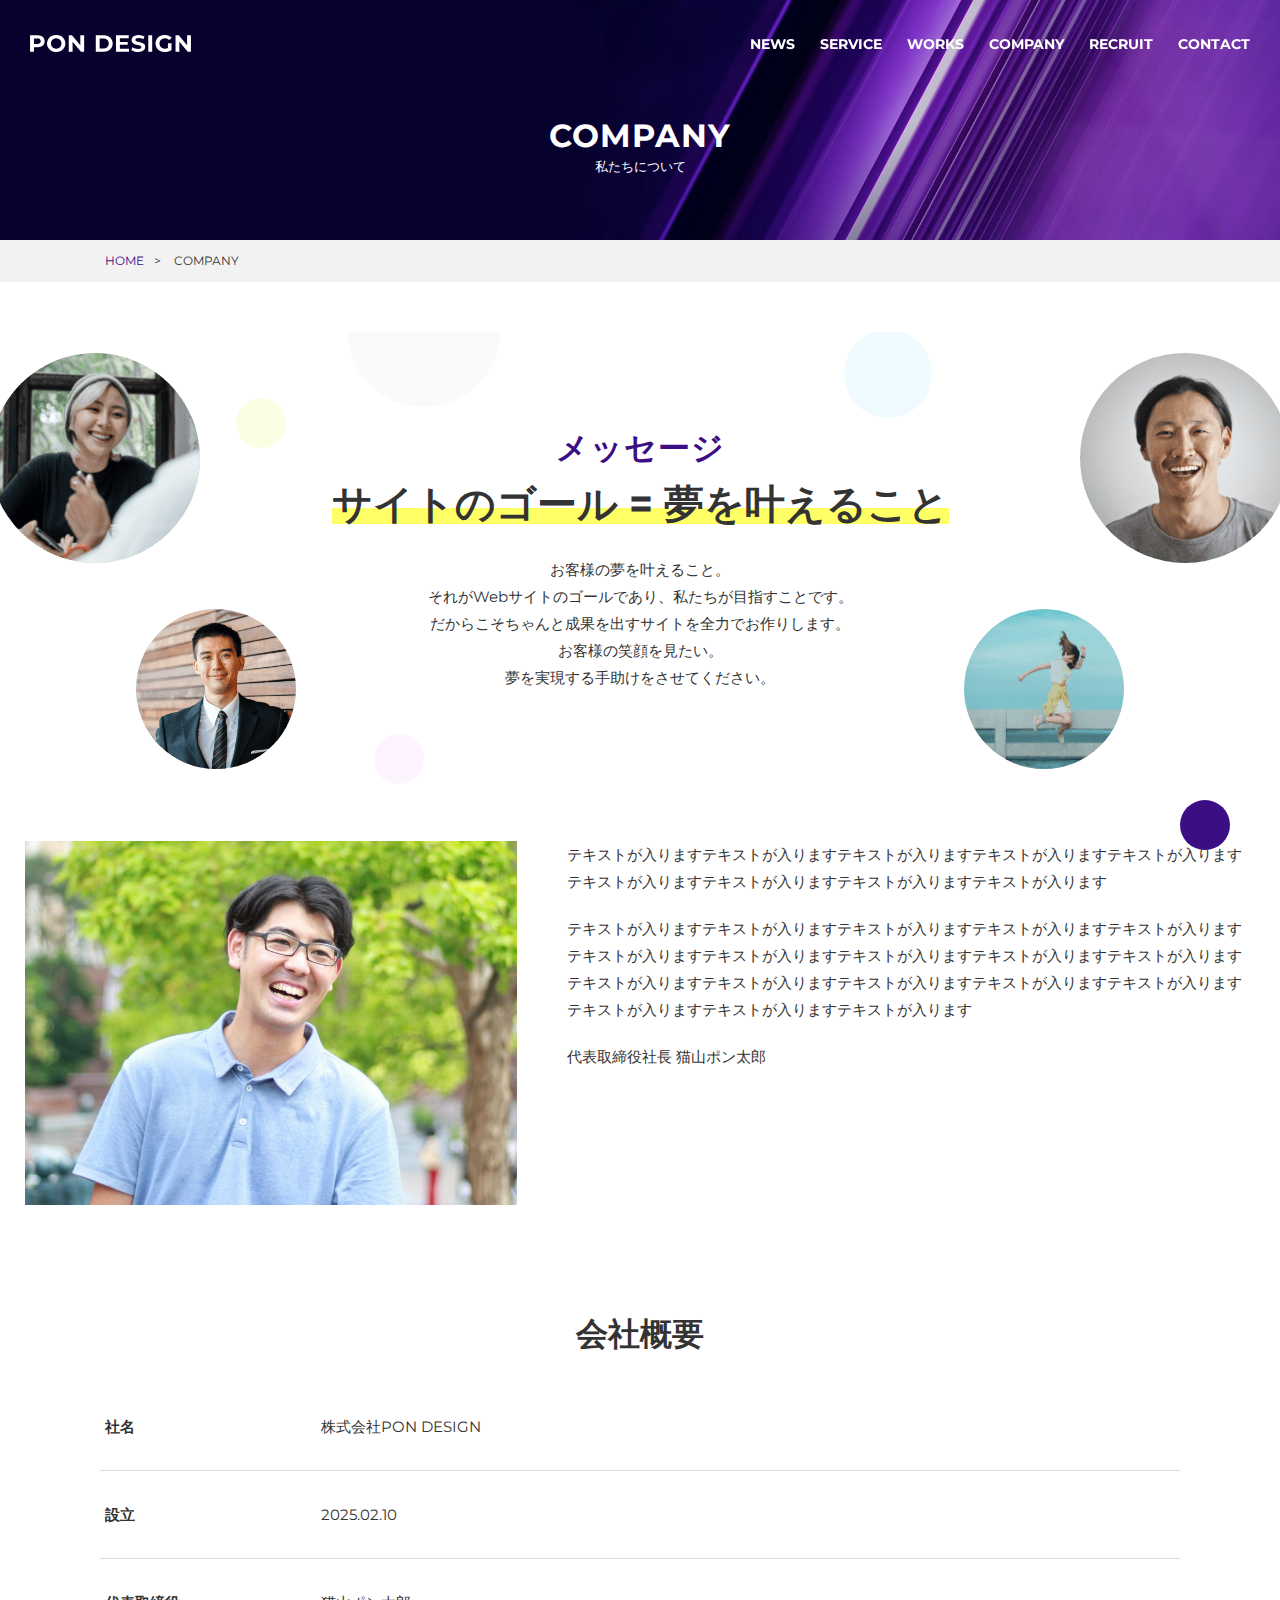
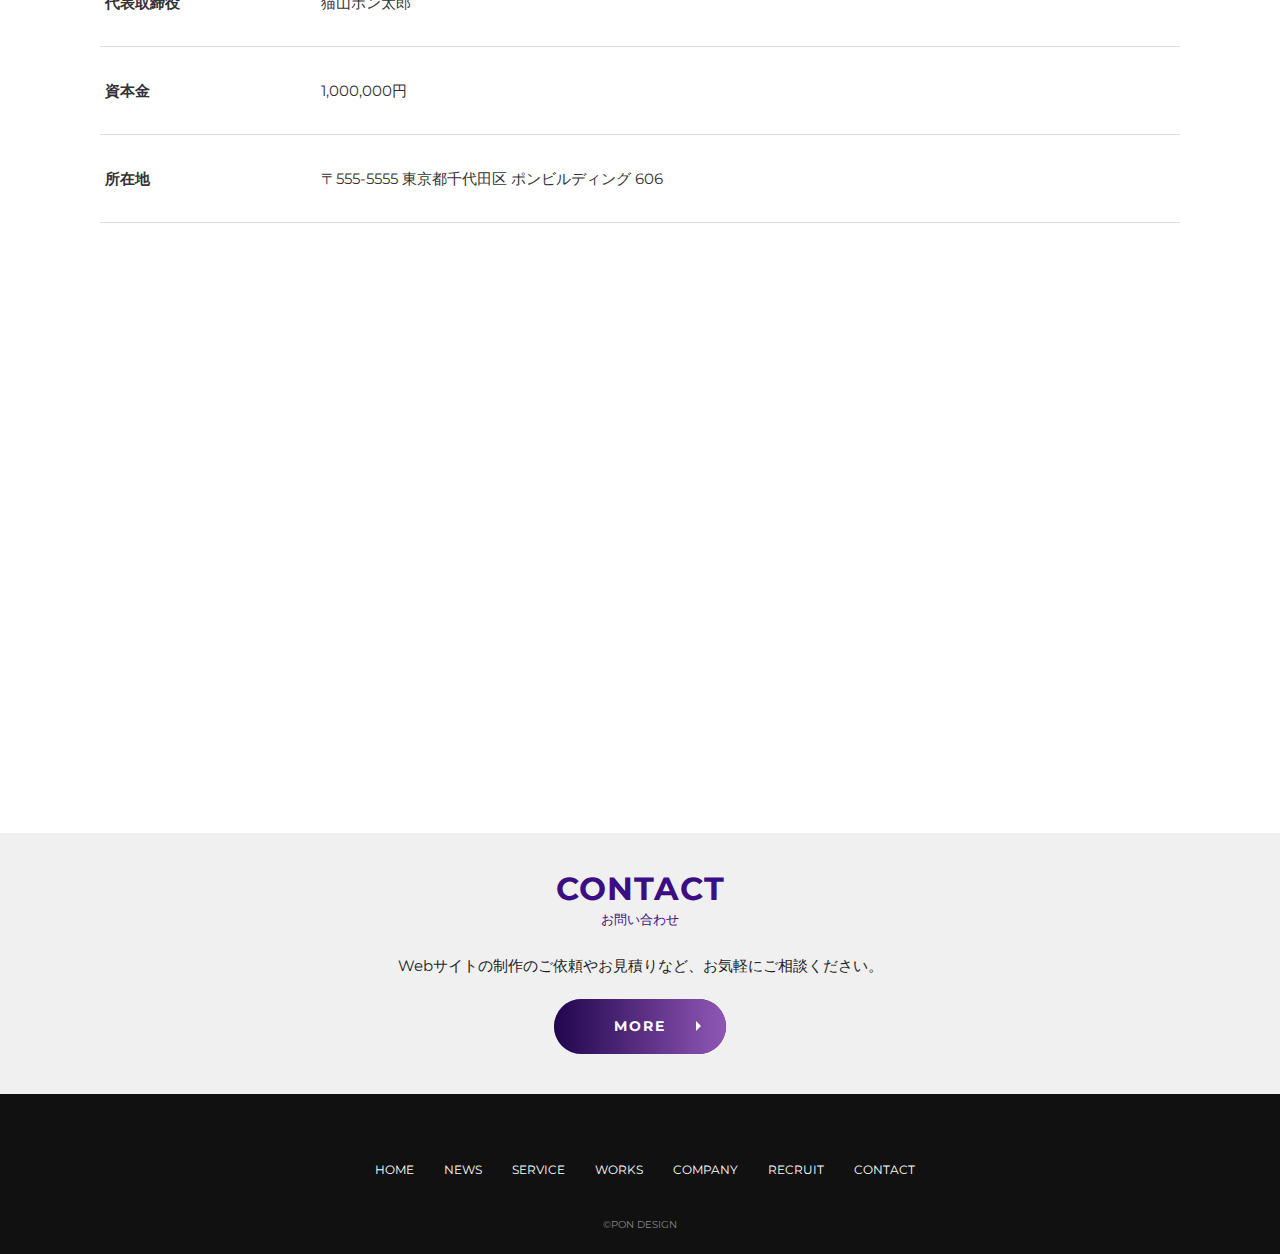
==== commit f7343779: "fix header layout" ====
--- a/company.html
+++ b/company.html
@@ -18,7 +18,7 @@
 <body>
 
   <header class="flex">
-    <h1><a href="./index.html"><img src="./img/logo.svg" alt="logo"></a></h1>
+    <h1><a href="./index.html" class="centering_flex"><img src="./img/logo.svg" alt="logo"></a></h1>
 
     <nav class="gnav show">
       <ul class="gnav_list flex">
